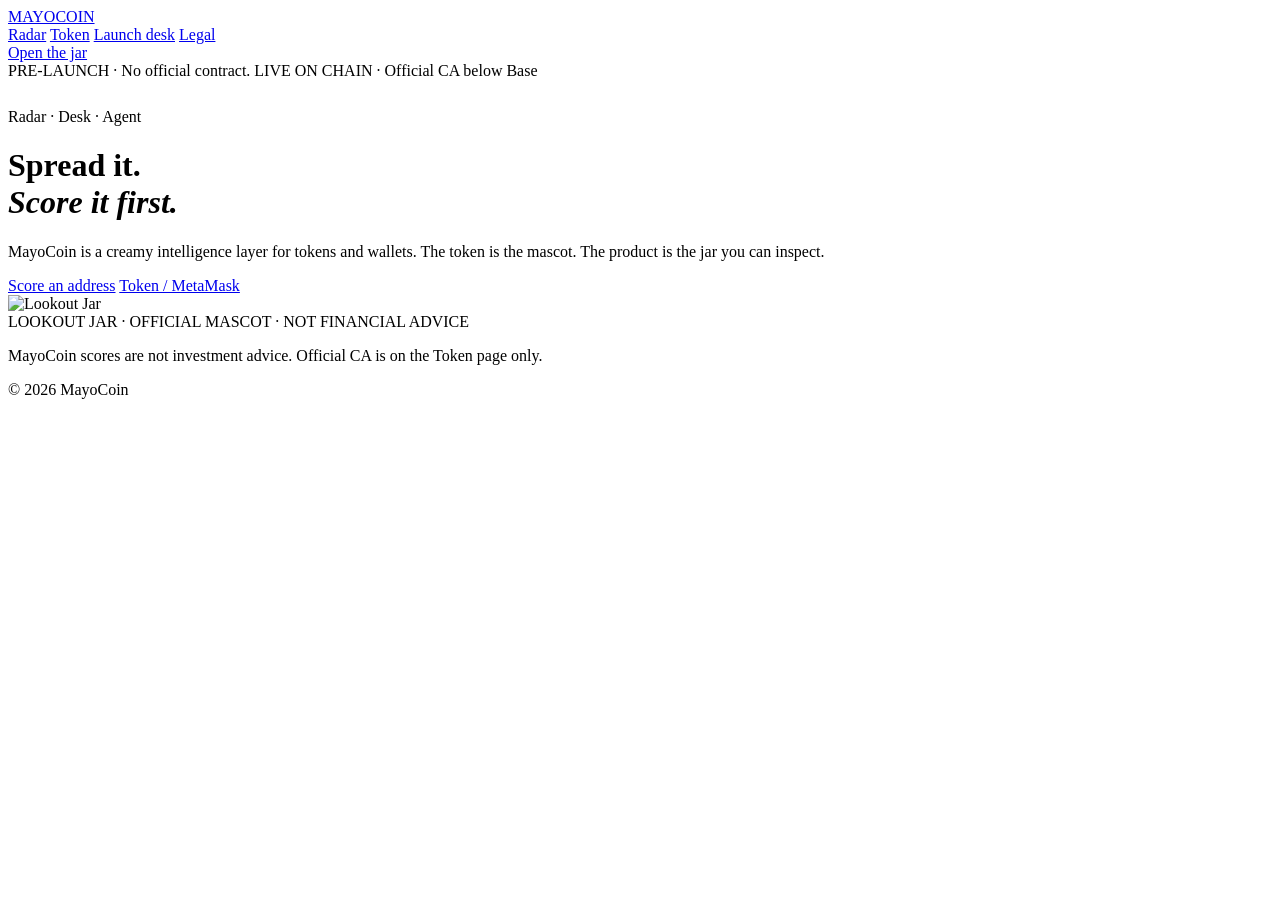
==== index.html @ 99c500b2 "Add pages, styles, wallet, radar, and contract" ====
<!DOCTYPE html>
<html lang="en">
<head>
  <meta charset="UTF-8" />
  <meta name="viewport" content="width=device-width, initial-scale=1.0" />
  <title>MayoCoin — Spread it. Score it first.</title>
  <link rel="icon" href="assets/token.svg" />
  <link rel="preconnect" href="https://fonts.googleapis.com" />
  <link rel="preconnect" href="https://fonts.gstatic.com" crossorigin />
  <link href="https://fonts.googleapis.com/css2?family=IBM+Plex+Mono:wght@400;500;600&family=Instrument+Serif:ital@0;1&family=Outfit:wght@360;450;560;700&display=swap" rel="stylesheet" />
  <link rel="stylesheet" href="css/app.css" />
</head>
<body>
  <header>
    <div class="wrap nav">
      <a class="brand" href="index.html"><img src="assets/token.svg" alt="" />MAYOCOIN</a>
      <div class="nav-links">
        <a href="terminal.html">Radar</a>
        <a href="token.html">Token</a>
        <a href="launch.html">Launch desk</a>
        <a href="legal.html">Legal</a>
      </div>
      <a class="btn" href="terminal.html">Open the jar</a>
    </div>
  </header>
  <div class="wrap hero">
    <div class="banner" id="statusBanner">
      <span data-status-pre>PRE-LAUNCH · No official contract.</span>
      <span data-status-live class="live">LIVE ON CHAIN · Official CA below</span>
      <span class="pill" data-bind="chain.name"></span>
    </div>
    <div class="hero-grid" style="margin-top:28px">
      <div>
        <div class="kicker">Radar · Desk · Agent</div>
        <h1>Spread it.<br><em>Score it first.</em></h1>
        <p class="lede">MayoCoin is a creamy intelligence layer for tokens and wallets. The token is the mascot. The product is the jar you can inspect.</p>
        <div class="cta-row">
          <a class="btn" href="terminal.html">Score an address</a>
          <a class="btn ghost" href="token.html">Token / MetaMask</a>
        </div>
      </div>
      <div class="mascot-card">
        <img src="assets/mascot.svg" alt="Lookout Jar" />
        <div class="cap">LOOKOUT JAR · OFFICIAL MASCOT · NOT FINANCIAL ADVICE</div>
      </div>
    </div>
  </div>
  <footer>
    <div class="wrap">
      <p>MayoCoin scores are not investment advice. Official CA is on the Token page only.</p>
      <p style="margin-top:12px">© 2026 MayoCoin</p>
    </div>
  </footer>
  <script src="js/config.js"></script>
  <script src="js/app.js"></script>
</body>
</html>
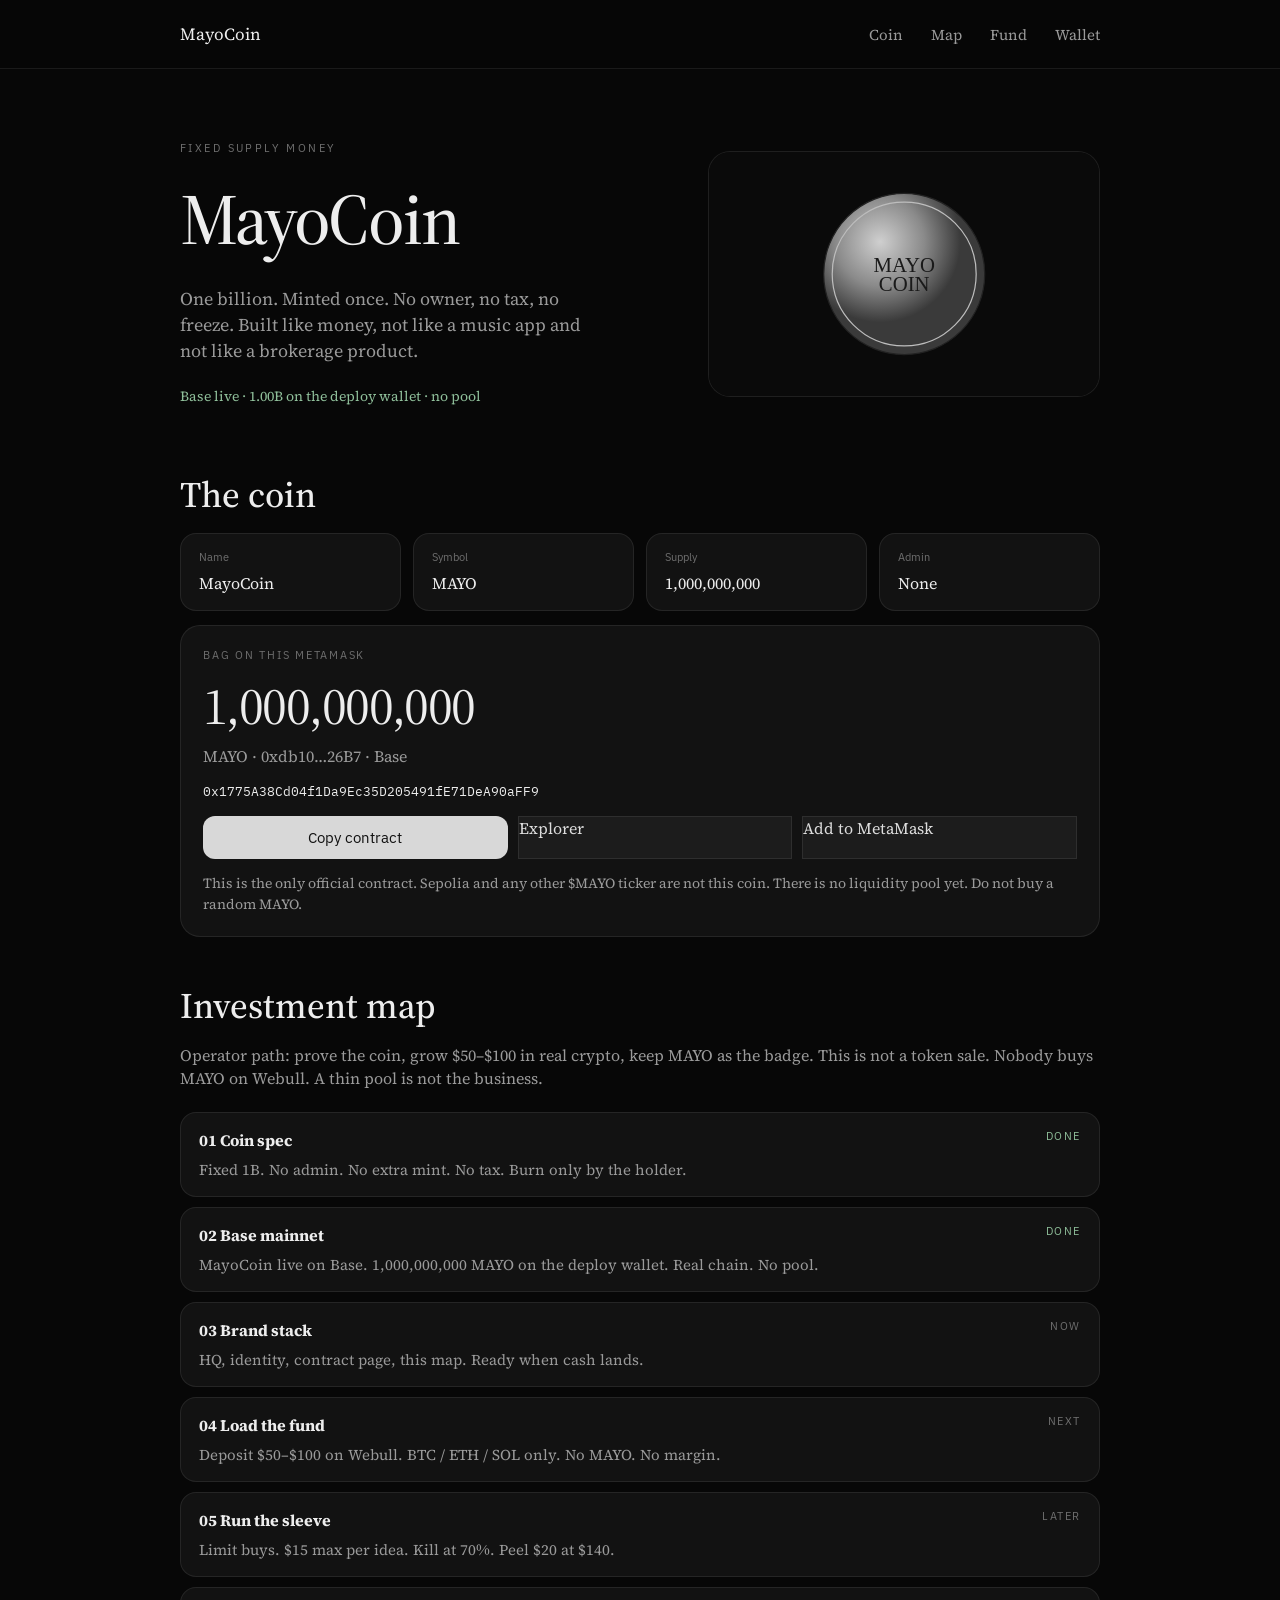
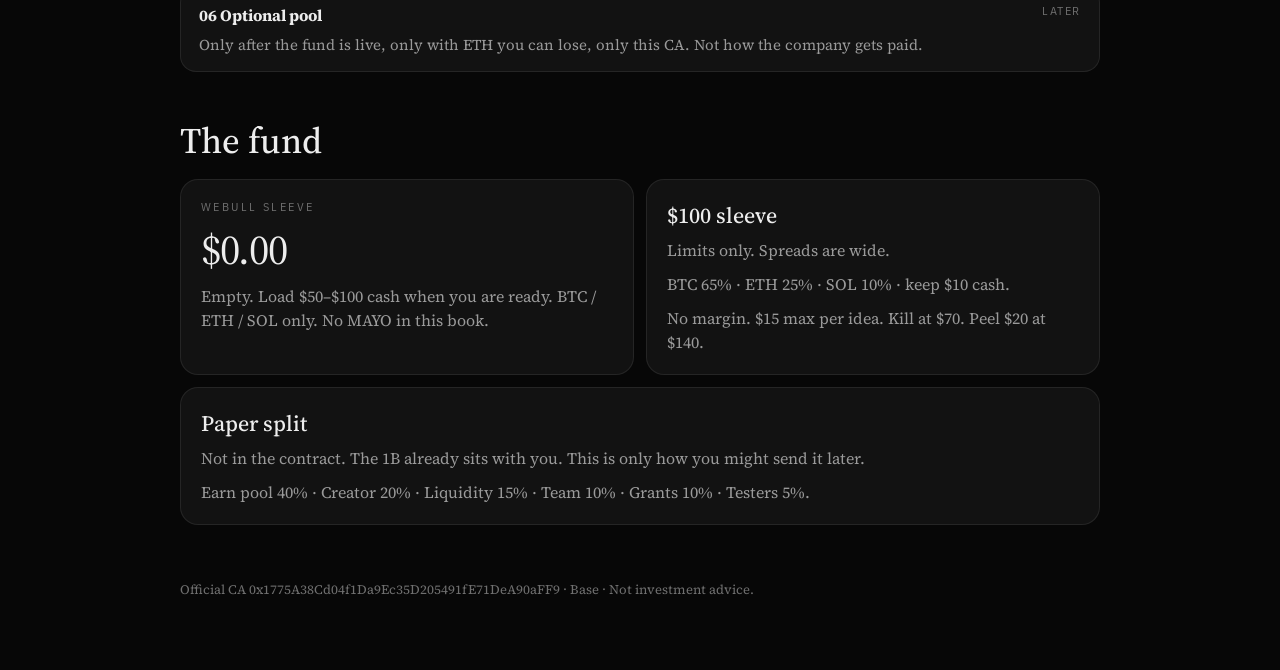
==== commit fbeeff81: "Replace jar landing with CEO HQ homepage" ====
--- a/index.html
+++ b/index.html
@@ -3,55 +3,122 @@
 <head>
   <meta charset="UTF-8" />
   <meta name="viewport" content="width=device-width, initial-scale=1.0" />
-  <title>MayoCoin — Spread it. Score it first.</title>
+  <title>MayoCoin</title>
+  <meta name="description" content="MayoCoin — fixed supply money on Base. One billion. Minted once. No owner, no tax, no freeze." />
   <link rel="icon" href="assets/token.svg" />
   <link rel="preconnect" href="https://fonts.googleapis.com" />
   <link rel="preconnect" href="https://fonts.gstatic.com" crossorigin />
-  <link href="https://fonts.googleapis.com/css2?family=IBM+Plex+Mono:wght@400;500;600&family=Instrument+Serif:ital@0;1&family=Outfit:wght@360;450;560;700&display=swap" rel="stylesheet" />
-  <link rel="stylesheet" href="css/app.css" />
+  <link href="https://fonts.googleapis.com/css2?family=IBM+Plex+Mono:wght@400;500&family=IBM+Plex+Sans:wght@400;500&family=Source+Serif+4:ital,opsz,wght@0,8..60,400;0,8..60,500;1,8..60,400&display=swap" rel="stylesheet" />
+  <link rel="stylesheet" href="css/hq.css" />
 </head>
 <body>
   <header>
     <div class="wrap nav">
-      <a class="brand" href="index.html"><img src="assets/token.svg" alt="" />MAYOCOIN</a>
+      <a class="logo" href="index.html">MayoCoin</a>
       <div class="nav-links">
-        <a href="terminal.html">Radar</a>
-        <a href="token.html">Token</a>
-        <a href="launch.html">Launch desk</a>
-        <a href="legal.html">Legal</a>
+        <a href="#coin">Coin</a>
+        <a href="#map">Map</a>
+        <a href="#fund">Fund</a>
+        <a href="token.html">Wallet</a>
       </div>
-      <a class="btn" href="terminal.html">Open the jar</a>
     </div>
   </header>
   <div class="wrap hero">
-    <div class="banner" id="statusBanner">
-      <span data-status-pre>PRE-LAUNCH · No official contract.</span>
-      <span data-status-live class="live">LIVE ON CHAIN · Official CA below</span>
-      <span class="pill" data-bind="chain.name"></span>
+    <div>
+      <div class="kicker">Fixed supply money</div>
+      <h1>MayoCoin</h1>
+      <p class="lede">One billion. Minted once. No owner, no tax, no freeze. Built like money, not like a music app and not like a brokerage product.</p>
+      <p class="status">Base live · 1.00B on the deploy wallet · no pool</p>
     </div>
-    <div class="hero-grid" style="margin-top:28px">
-      <div>
-        <div class="kicker">Radar · Desk · Agent</div>
-        <h1>Spread it.<br><em>Score it first.</em></h1>
-        <p class="lede">MayoCoin is a creamy intelligence layer for tokens and wallets. The token is the mascot. The product is the jar you can inspect.</p>
-        <div class="cta-row">
-          <a class="btn" href="terminal.html">Score an address</a>
-          <a class="btn ghost" href="token.html">Token / MetaMask</a>
+    <div class="coin-art" aria-hidden="true">
+      <svg viewBox="0 0 640 400" xmlns="http://www.w3.org/2000/svg">
+        <defs>
+          <radialGradient id="g" cx="35%" cy="30%">
+            <stop offset="0%" stop-color="#cfcfcf"/>
+            <stop offset="55%" stop-color="#8a8a8a"/>
+            <stop offset="100%" stop-color="#3a3a3a"/>
+          </radialGradient>
+        </defs>
+        <rect width="640" height="400" fill="#0a0a0a"/>
+        <circle cx="320" cy="200" r="132" fill="url(#g)" stroke="#222" stroke-width="2"/>
+        <circle cx="320" cy="200" r="118" fill="none" stroke="#bdbdbd" stroke-width="2"/>
+        <text x="320" y="196" text-anchor="middle" font-family="Times New Roman, serif" font-size="34" fill="#1a1a1a">MAYO</text>
+        <text x="320" y="228" text-anchor="middle" font-family="Times New Roman, serif" font-size="34" fill="#1a1a1a">COIN</text>
+      </svg>
+    </div>
+  </div>
+  <section id="coin">
+    <div class="wrap">
+      <h2>The coin</h2>
+      <div class="stats">
+        <div class="stat"><span>Name</span>MayoCoin</div>
+        <div class="stat"><span>Symbol</span>MAYO</div>
+        <div class="stat"><span>Supply</span>1,000,000,000</div>
+        <div class="stat"><span>Admin</span>None</div>
+      </div>
+      <div class="bag">
+        <div class="label">Bag on this MetaMask</div>
+        <div class="qty">1,000,000,000</div>
+        <div class="sub">MAYO · 0xdb10…26B7 · Base</div>
+        <div class="ca" id="ca">0x1775A38Cd04f1Da9Ec35D205491fE71DeA90aFF9</div>
+        <div class="row">
+          <button class="btn-light" type="button" id="copy">Copy contract</button>
+          <a class="btn-dark" href="https://basescan.org/token/0x1775A38Cd04f1Da9Ec35D205491fE71DeA90aFF9" target="_blank" rel="noopener">Explorer</a>
+          <a class="btn-dark" href="token.html">Add to MetaMask</a>
+        </div>
+        <p class="note">This is the only official contract. Sepolia and any other $MAYO ticker are not this coin. There is no liquidity pool yet. Do not buy a random MAYO.</p>
+      </div>
+    </div>
+  </section>
+  <section id="map">
+    <div class="wrap">
+      <h2>Investment map</h2>
+      <p class="section-lede">Operator path: prove the coin, grow $50–$100 in real crypto, keep MAYO as the badge. This is not a token sale. Nobody buys MAYO on Webull. A thin pool is not the business.</p>
+      <div class="steps">
+        <div class="step"><div><b>01 Coin spec</b></div><span class="tag ok">Done</span><p>Fixed 1B. No admin. No extra mint. No tax. Burn only by the holder.</p></div>
+        <div class="step"><div><b>02 Base mainnet</b></div><span class="tag ok">Done</span><p>MayoCoin live on Base. 1,000,000,000 MAYO on the deploy wallet. Real chain. No pool.</p></div>
+        <div class="step"><div><b>03 Brand stack</b></div><span class="tag">Now</span><p>HQ, identity, contract page, this map. Ready when cash lands.</p></div>
+        <div class="step"><div><b>04 Load the fund</b></div><span class="tag">Next</span><p>Deposit $50–$100 on Webull. BTC / ETH / SOL only. No MAYO. No margin.</p></div>
+        <div class="step"><div><b>05 Run the sleeve</b></div><span class="tag">Later</span><p>Limit buys. $15 max per idea. Kill at 70%. Peel $20 at $140.</p></div>
+        <div class="step"><div><b>06 Optional pool</b></div><span class="tag">Later</span><p>Only after the fund is live, only with ETH you can lose, only this CA. Not how the company gets paid.</p></div>
+      </div>
+    </div>
+  </section>
+  <section id="fund">
+    <div class="wrap">
+      <h2>The fund</h2>
+      <div class="grid-2">
+        <div class="panel">
+          <div class="kicker">Webull sleeve</div>
+          <div class="big">$0.00</div>
+          <p>Empty. Load $50–$100 cash when you are ready. BTC / ETH / SOL only. No MAYO in this book.</p>
+        </div>
+        <div class="panel">
+          <h3>$100 sleeve</h3>
+          <p>Limits only. Spreads are wide.</p>
+          <p style="margin-top:10px">BTC 65% · ETH 25% · SOL 10% · keep $10 cash.</p>
+          <p style="margin-top:10px">No margin. $15 max per idea. Kill at $70. Peel $20 at $140.</p>
         </div>
       </div>
-      <div class="mascot-card">
-        <img src="assets/mascot.svg" alt="Lookout Jar" />
-        <div class="cap">LOOKOUT JAR · OFFICIAL MASCOT · NOT FINANCIAL ADVICE</div>
+      <div class="panel" style="margin-top:12px">
+        <h3>Paper split</h3>
+        <p>Not in the contract. The 1B already sits with you. This is only how you might send it later.</p>
+        <p style="margin-top:10px">Earn pool 40% · Creator 20% · Liquidity 15% · Team 10% · Grants 10% · Testers 5%.</p>
       </div>
     </div>
-  </div>
+  </section>
   <footer>
-    <div class="wrap">
-      <p>MayoCoin scores are not investment advice. Official CA is on the Token page only.</p>
-      <p style="margin-top:12px">© 2026 MayoCoin</p>
-    </div>
+    <div class="wrap">Official CA 0x1775A38Cd04f1Da9Ec35D205491fE71DeA90aFF9 · Base · Not investment advice.</div>
   </footer>
-  <script src="js/config.js"></script>
-  <script src="js/app.js"></script>
+  <script>
+    const ca = "0x1775A38Cd04f1Da9Ec35D205491fE71DeA90aFF9";
+    document.getElementById("copy").onclick = async () => {
+      try {
+        await navigator.clipboard.writeText(ca);
+        document.getElementById("copy").textContent = "Copied";
+        setTimeout(() => document.getElementById("copy").textContent = "Copy contract", 1200);
+      } catch (_) {}
+    };
+  </script>
 </body>
 </html>
--- a/css/hq.css
+++ b/css/hq.css
@@ -0,0 +1,53 @@
+:root {
+  --bg: #070707;
+  --panel: #121212;
+  --line: rgba(255,255,255,.08);
+  --text: #ededed;
+  --muted: #9a9a9a;
+  --dim: #6f6f6f;
+  --ok: #8fbf9a;
+}
+* { box-sizing: border-box; margin: 0; padding: 0; }
+html { scroll-behavior: smooth; }
+body { background: var(--bg); color: var(--text); font-family: "Source Serif 4", Georgia, serif; min-height: 100vh; }
+a { color: inherit; text-decoration: none; }
+.wrap { width: min(920px, calc(100% - 48px)); margin: 0 auto; }
+header { position: sticky; top: 0; z-index: 20; background: rgba(7,7,7,.92); border-bottom: 1px solid var(--line); backdrop-filter: blur(16px); }
+.nav { display: flex; align-items: center; justify-content: space-between; padding: 22px 0; }
+.logo { font-size: 17px; }
+.nav-links { display: flex; gap: 28px; color: var(--muted); font-size: 15px; }
+.hero { padding: 72px 0 28px; display: grid; grid-template-columns: 1.1fr .9fr; gap: 48px; align-items: center; }
+.kicker { font-family: "IBM Plex Sans", system-ui, sans-serif; font-size: 11px; letter-spacing: .22em; text-transform: uppercase; color: var(--dim); }
+h1 { font-size: clamp(48px, 7vw, 72px); font-weight: 500; letter-spacing: -0.03em; margin: 14px 0 18px; }
+.lede { color: var(--muted); font-size: 18px; line-height: 1.45; max-width: 420px; }
+.status { margin-top: 22px; color: var(--ok); font-size: 14px; }
+.coin-art { background: #0c0c0c; border-radius: 22px; overflow: hidden; border: 1px solid var(--line); }
+.coin-art svg { width: 100%; display: block; }
+section { padding: 36px 0 8px; }
+h2 { font-size: 36px; font-weight: 500; margin-bottom: 14px; }
+.section-lede { color: var(--muted); margin-bottom: 22px; line-height: 1.45; }
+.stats { display: grid; grid-template-columns: repeat(4, 1fr); gap: 12px; }
+.stat { background: var(--panel); border: 1px solid var(--line); border-radius: 16px; padding: 16px 18px; }
+.stat span { display: block; font-family: "IBM Plex Sans", system-ui, sans-serif; font-size: 11px; color: var(--dim); margin-bottom: 8px; }
+.bag { margin-top: 14px; background: var(--panel); border: 1px solid var(--line); border-radius: 20px; padding: 22px; }
+.bag .label { font-family: "IBM Plex Sans", system-ui, sans-serif; font-size: 11px; letter-spacing: .16em; text-transform: uppercase; color: var(--dim); }
+.bag .qty { font-size: clamp(36px, 6vw, 52px); letter-spacing: -0.03em; margin: 8px 0 4px; }
+.bag .sub { color: var(--muted); margin-bottom: 16px; }
+.ca { font-family: "IBM Plex Mono", ui-monospace, monospace; font-size: 13px; word-break: break-all; margin-bottom: 16px; }
+.row { display: flex; gap: 10px; flex-wrap: wrap; }
+button, .btn { appearance: none; border: 0; cursor: pointer; border-radius: 12px; padding: 12px 16px; font-size: 15px; font-family: "IBM Plex Sans", system-ui, sans-serif; }
+.btn-light { background: #d8d8d8; color: #111; flex: 1; min-width: 160px; }
+.btn-dark { background: #1c1c1c; color: #ddd; border: 1px solid var(--line); flex: 1; min-width: 160px; }
+.note { margin-top: 14px; color: var(--muted); font-size: 14px; line-height: 1.45; }
+.steps { display: flex; flex-direction: column; gap: 10px; }
+.step { background: var(--panel); border: 1px solid var(--line); border-radius: 16px; padding: 16px 18px; display: grid; grid-template-columns: 1fr auto; gap: 8px; }
+.step p { color: var(--muted); font-size: 15px; grid-column: 1 / -1; }
+.tag { font-family: "IBM Plex Sans", system-ui, sans-serif; font-size: 11px; letter-spacing: .14em; text-transform: uppercase; color: var(--dim); }
+.tag.ok { color: var(--ok); }
+.grid-2 { display: grid; grid-template-columns: 1fr 1fr; gap: 12px; }
+.panel { background: var(--panel); border: 1px solid var(--line); border-radius: 18px; padding: 20px; }
+.panel h3 { font-size: 22px; font-weight: 500; margin-bottom: 8px; }
+.panel p { color: var(--muted); line-height: 1.5; }
+.big { font-size: 42px; letter-spacing: -0.03em; margin: 6px 0; }
+footer { padding: 48px 0 72px; color: var(--dim); font-size: 13px; }
+@media (max-width: 800px) { .hero, .stats, .grid-2 { grid-template-columns: 1fr; } }
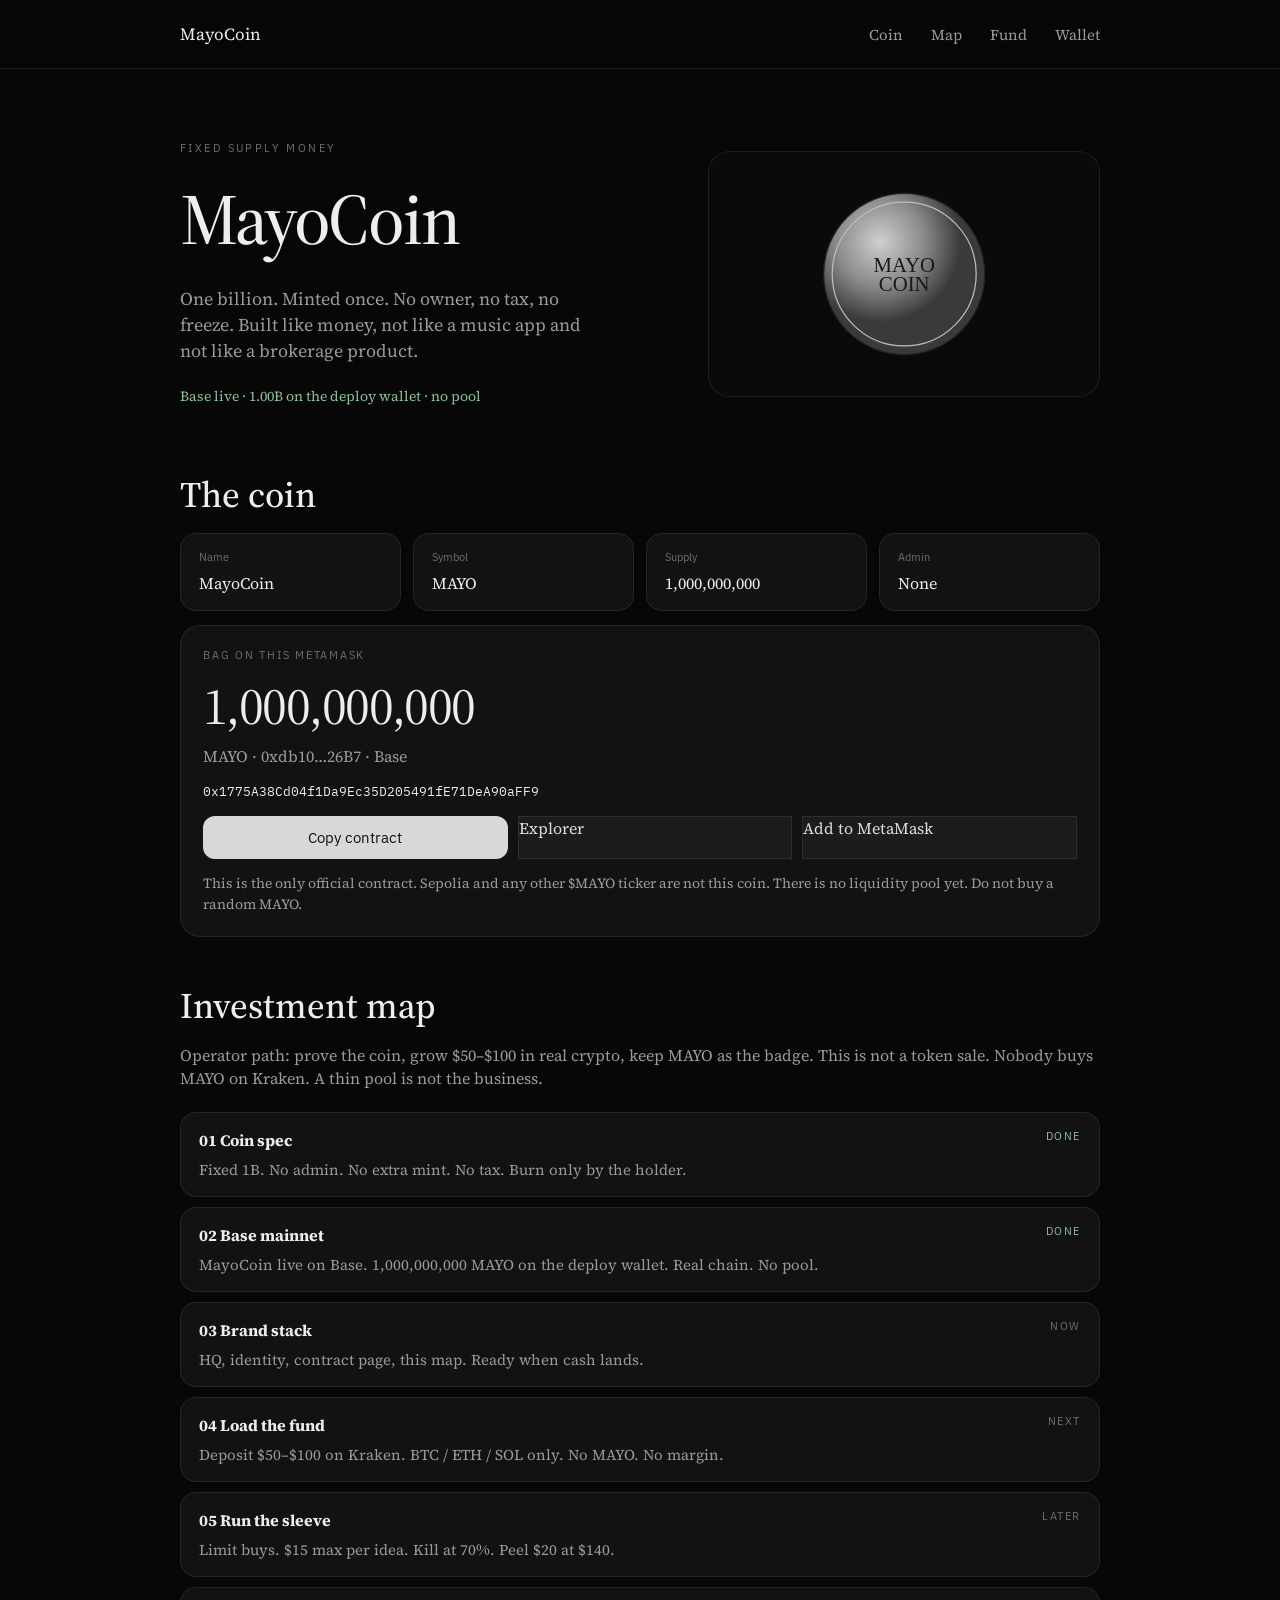
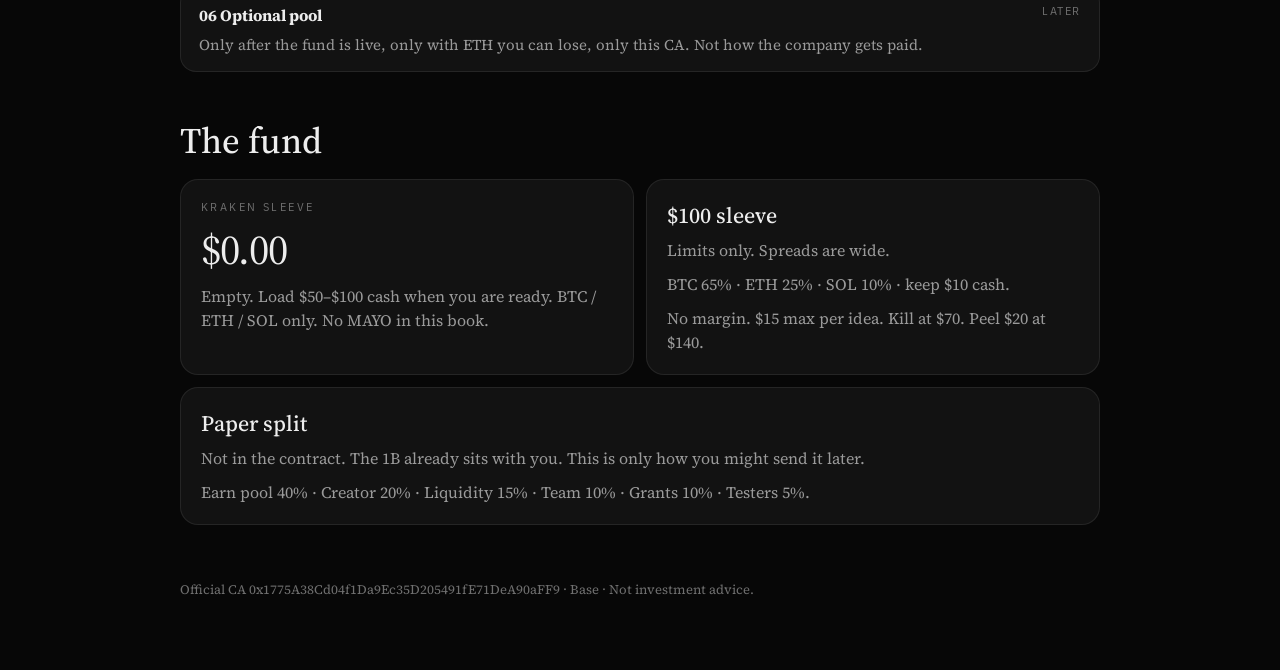
==== commit c7da829e: "Switch operator sleeve from Webull to Kraken" ====
--- a/index.html
+++ b/index.html
@@ -73,12 +73,12 @@
   <section id="map">
     <div class="wrap">
       <h2>Investment map</h2>
-      <p class="section-lede">Operator path: prove the coin, grow $50–$100 in real crypto, keep MAYO as the badge. This is not a token sale. Nobody buys MAYO on Webull. A thin pool is not the business.</p>
+      <p class="section-lede">Operator path: prove the coin, grow $50–$100 in real crypto, keep MAYO as the badge. This is not a token sale. Nobody buys MAYO on Kraken. A thin pool is not the business.</p>
       <div class="steps">
         <div class="step"><div><b>01 Coin spec</b></div><span class="tag ok">Done</span><p>Fixed 1B. No admin. No extra mint. No tax. Burn only by the holder.</p></div>
         <div class="step"><div><b>02 Base mainnet</b></div><span class="tag ok">Done</span><p>MayoCoin live on Base. 1,000,000,000 MAYO on the deploy wallet. Real chain. No pool.</p></div>
         <div class="step"><div><b>03 Brand stack</b></div><span class="tag">Now</span><p>HQ, identity, contract page, this map. Ready when cash lands.</p></div>
-        <div class="step"><div><b>04 Load the fund</b></div><span class="tag">Next</span><p>Deposit $50–$100 on Webull. BTC / ETH / SOL only. No MAYO. No margin.</p></div>
+        <div class="step"><div><b>04 Load the fund</b></div><span class="tag">Next</span><p>Deposit $50–$100 on Kraken. BTC / ETH / SOL only. No MAYO. No margin.</p></div>
         <div class="step"><div><b>05 Run the sleeve</b></div><span class="tag">Later</span><p>Limit buys. $15 max per idea. Kill at 70%. Peel $20 at $140.</p></div>
         <div class="step"><div><b>06 Optional pool</b></div><span class="tag">Later</span><p>Only after the fund is live, only with ETH you can lose, only this CA. Not how the company gets paid.</p></div>
       </div>
@@ -89,7 +89,7 @@
       <h2>The fund</h2>
       <div class="grid-2">
         <div class="panel">
-          <div class="kicker">Webull sleeve</div>
+          <div class="kicker">Kraken sleeve</div>
           <div class="big">$0.00</div>
           <p>Empty. Load $50–$100 cash when you are ready. BTC / ETH / SOL only. No MAYO in this book.</p>
         </div>
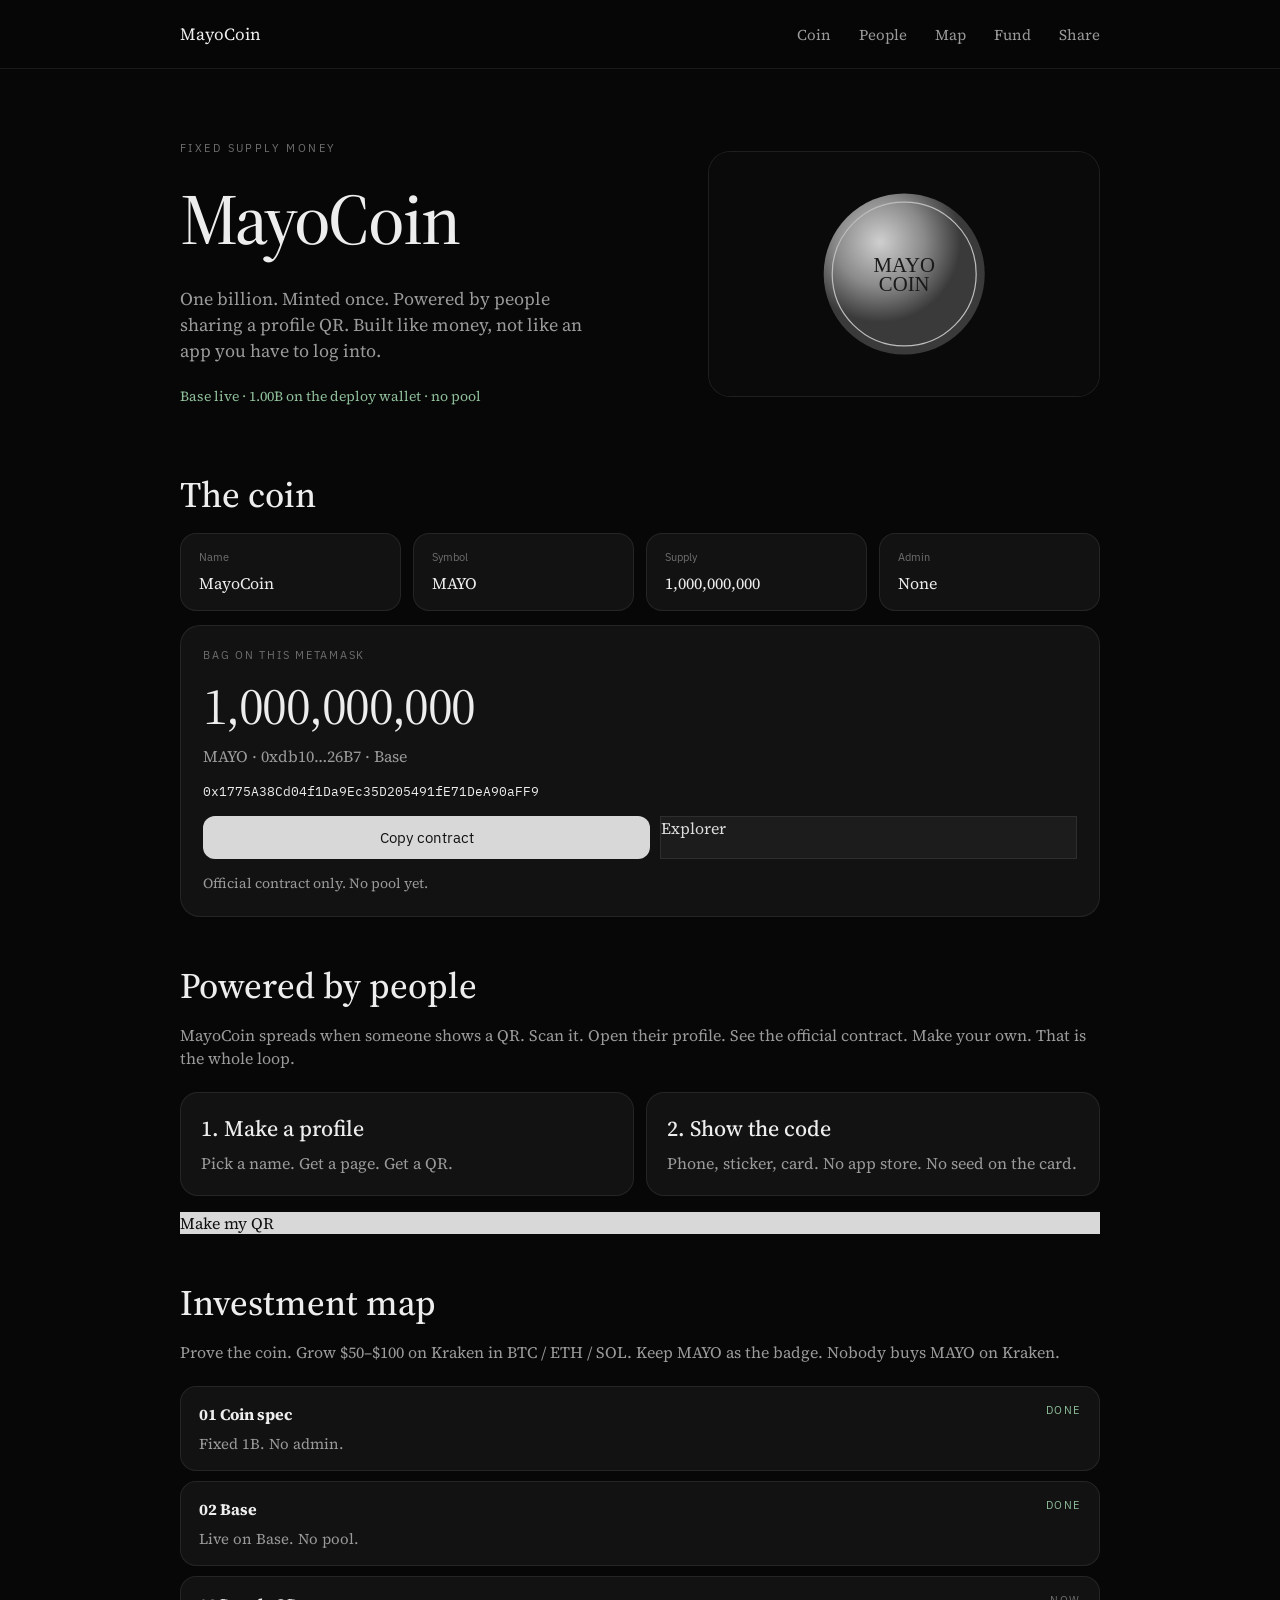
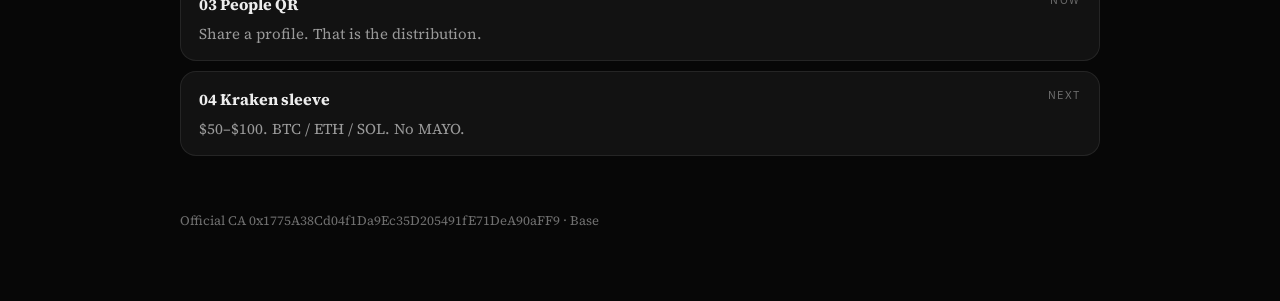
==== commit cfbde9f5: "Add powered-by-people QR story to HQ" ====
--- a/index.html
+++ b/index.html
@@ -4,10 +4,7 @@
   <meta charset="UTF-8" />
   <meta name="viewport" content="width=device-width, initial-scale=1.0" />
   <title>MayoCoin</title>
-  <meta name="description" content="MayoCoin — fixed supply money on Base. One billion. Minted once. No owner, no tax, no freeze." />
   <link rel="icon" href="assets/token.svg" />
-  <link rel="preconnect" href="https://fonts.googleapis.com" />
-  <link rel="preconnect" href="https://fonts.gstatic.com" crossorigin />
   <link href="https://fonts.googleapis.com/css2?family=IBM+Plex+Mono:wght@400;500&family=IBM+Plex+Sans:wght@400;500&family=Source+Serif+4:ital,opsz,wght@0,8..60,400;0,8..60,500;1,8..60,400&display=swap" rel="stylesheet" />
   <link rel="stylesheet" href="css/hq.css" />
 </head>
@@ -17,9 +14,10 @@
       <a class="logo" href="index.html">MayoCoin</a>
       <div class="nav-links">
         <a href="#coin">Coin</a>
+        <a href="#people">People</a>
         <a href="#map">Map</a>
         <a href="#fund">Fund</a>
-        <a href="token.html">Wallet</a>
+        <a href="share.html">Share</a>
       </div>
     </div>
   </header>
@@ -27,20 +25,14 @@
     <div>
       <div class="kicker">Fixed supply money</div>
       <h1>MayoCoin</h1>
-      <p class="lede">One billion. Minted once. No owner, no tax, no freeze. Built like money, not like a music app and not like a brokerage product.</p>
+      <p class="lede">One billion. Minted once. Powered by people sharing a profile QR. Built like money, not like an app you have to log into.</p>
       <p class="status">Base live · 1.00B on the deploy wallet · no pool</p>
     </div>
     <div class="coin-art" aria-hidden="true">
       <svg viewBox="0 0 640 400" xmlns="http://www.w3.org/2000/svg">
-        <defs>
-          <radialGradient id="g" cx="35%" cy="30%">
-            <stop offset="0%" stop-color="#cfcfcf"/>
-            <stop offset="55%" stop-color="#8a8a8a"/>
-            <stop offset="100%" stop-color="#3a3a3a"/>
-          </radialGradient>
-        </defs>
+        <defs><radialGradient id="g" cx="35%" cy="30%"><stop offset="0%" stop-color="#cfcfcf"/><stop offset="55%" stop-color="#8a8a8a"/><stop offset="100%" stop-color="#3a3a3a"/></radialGradient></defs>
         <rect width="640" height="400" fill="#0a0a0a"/>
-        <circle cx="320" cy="200" r="132" fill="url(#g)" stroke="#222" stroke-width="2"/>
+        <circle cx="320" cy="200" r="132" fill="url(#g)"/>
         <circle cx="320" cy="200" r="118" fill="none" stroke="#bdbdbd" stroke-width="2"/>
         <text x="320" y="196" text-anchor="middle" font-family="Times New Roman, serif" font-size="34" fill="#1a1a1a">MAYO</text>
         <text x="320" y="228" text-anchor="middle" font-family="Times New Roman, serif" font-size="34" fill="#1a1a1a">COIN</text>
@@ -64,60 +56,41 @@
         <div class="row">
           <button class="btn-light" type="button" id="copy">Copy contract</button>
           <a class="btn-dark" href="https://basescan.org/token/0x1775A38Cd04f1Da9Ec35D205491fE71DeA90aFF9" target="_blank" rel="noopener">Explorer</a>
-          <a class="btn-dark" href="token.html">Add to MetaMask</a>
         </div>
-        <p class="note">This is the only official contract. Sepolia and any other $MAYO ticker are not this coin. There is no liquidity pool yet. Do not buy a random MAYO.</p>
+        <p class="note">Official contract only. No pool yet.</p>
       </div>
+    </div>
+  </section>
+  <section id="people">
+    <div class="wrap">
+      <h2>Powered by people</h2>
+      <p class="section-lede">MayoCoin spreads when someone shows a QR. Scan it. Open their profile. See the official contract. Make your own. That is the whole loop.</p>
+      <div class="grid-2">
+        <div class="panel"><h3>1. Make a profile</h3><p>Pick a name. Get a page. Get a QR.</p></div>
+        <div class="panel"><h3>2. Show the code</h3><p>Phone, sticker, card. No app store. No seed on the card.</p></div>
+      </div>
+      <div class="row" style="margin-top:16px"><a class="btn-light" href="share.html">Make my QR</a></div>
     </div>
   </section>
   <section id="map">
     <div class="wrap">
       <h2>Investment map</h2>
-      <p class="section-lede">Operator path: prove the coin, grow $50–$100 in real crypto, keep MAYO as the badge. This is not a token sale. Nobody buys MAYO on Kraken. A thin pool is not the business.</p>
+      <p class="section-lede">Prove the coin. Grow $50–$100 on Kraken in BTC / ETH / SOL. Keep MAYO as the badge. Nobody buys MAYO on Kraken.</p>
       <div class="steps">
-        <div class="step"><div><b>01 Coin spec</b></div><span class="tag ok">Done</span><p>Fixed 1B. No admin. No extra mint. No tax. Burn only by the holder.</p></div>
-        <div class="step"><div><b>02 Base mainnet</b></div><span class="tag ok">Done</span><p>MayoCoin live on Base. 1,000,000,000 MAYO on the deploy wallet. Real chain. No pool.</p></div>
-        <div class="step"><div><b>03 Brand stack</b></div><span class="tag">Now</span><p>HQ, identity, contract page, this map. Ready when cash lands.</p></div>
-        <div class="step"><div><b>04 Load the fund</b></div><span class="tag">Next</span><p>Deposit $50–$100 on Kraken. BTC / ETH / SOL only. No MAYO. No margin.</p></div>
-        <div class="step"><div><b>05 Run the sleeve</b></div><span class="tag">Later</span><p>Limit buys. $15 max per idea. Kill at 70%. Peel $20 at $140.</p></div>
-        <div class="step"><div><b>06 Optional pool</b></div><span class="tag">Later</span><p>Only after the fund is live, only with ETH you can lose, only this CA. Not how the company gets paid.</p></div>
-      </div>
-    </div>
-  </section>
-  <section id="fund">
-    <div class="wrap">
-      <h2>The fund</h2>
-      <div class="grid-2">
-        <div class="panel">
-          <div class="kicker">Kraken sleeve</div>
-          <div class="big">$0.00</div>
-          <p>Empty. Load $50–$100 cash when you are ready. BTC / ETH / SOL only. No MAYO in this book.</p>
-        </div>
-        <div class="panel">
-          <h3>$100 sleeve</h3>
-          <p>Limits only. Spreads are wide.</p>
-          <p style="margin-top:10px">BTC 65% · ETH 25% · SOL 10% · keep $10 cash.</p>
-          <p style="margin-top:10px">No margin. $15 max per idea. Kill at $70. Peel $20 at $140.</p>
-        </div>
-      </div>
-      <div class="panel" style="margin-top:12px">
-        <h3>Paper split</h3>
-        <p>Not in the contract. The 1B already sits with you. This is only how you might send it later.</p>
-        <p style="margin-top:10px">Earn pool 40% · Creator 20% · Liquidity 15% · Team 10% · Grants 10% · Testers 5%.</p>
+        <div class="step"><div><b>01 Coin spec</b></div><span class="tag ok">Done</span><p>Fixed 1B. No admin.</p></div>
+        <div class="step"><div><b>02 Base</b></div><span class="tag ok">Done</span><p>Live on Base. No pool.</p></div>
+        <div class="step"><div><b>03 People QR</b></div><span class="tag">Now</span><p>Share a profile. That is the distribution.</p></div>
+        <div class="step"><div><b>04 Kraken sleeve</b></div><span class="tag">Next</span><p>$50–$100. BTC / ETH / SOL. No MAYO.</p></div>
       </div>
     </div>
   </section>
   <footer>
-    <div class="wrap">Official CA 0x1775A38Cd04f1Da9Ec35D205491fE71DeA90aFF9 · Base · Not investment advice.</div>
+    <div class="wrap">Official CA 0x1775A38Cd04f1Da9Ec35D205491fE71DeA90aFF9 · Base</div>
   </footer>
   <script>
     const ca = "0x1775A38Cd04f1Da9Ec35D205491fE71DeA90aFF9";
     document.getElementById("copy").onclick = async () => {
-      try {
-        await navigator.clipboard.writeText(ca);
-        document.getElementById("copy").textContent = "Copied";
-        setTimeout(() => document.getElementById("copy").textContent = "Copy contract", 1200);
-      } catch (_) {}
+      try { await navigator.clipboard.writeText(ca); document.getElementById("copy").textContent = "Copied"; setTimeout(() => document.getElementById("copy").textContent = "Copy contract", 1200); } catch (_) {}
     };
   </script>
 </body>
